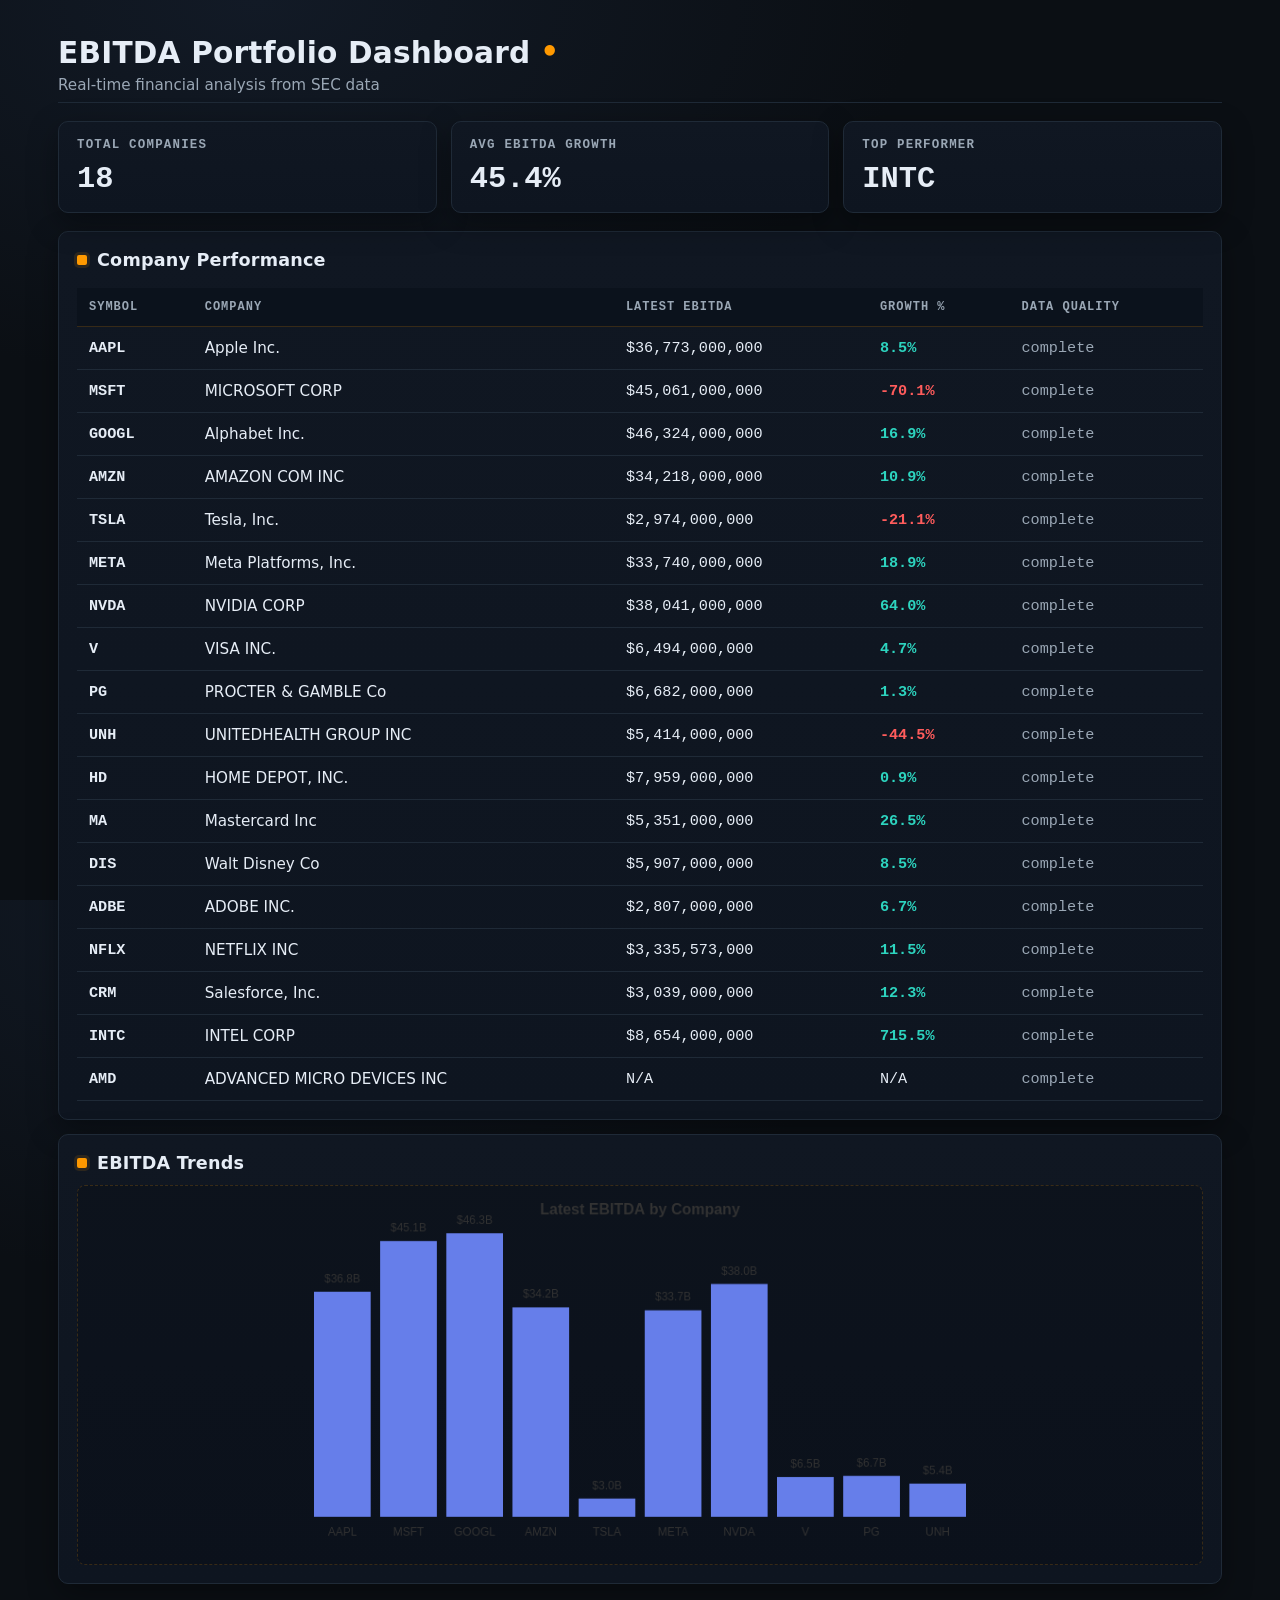
==== website/index.html @ 42b69a4c "Add files via upload" ====
<!DOCTYPE html>
<html lang="en">
<head>
    <meta charset="UTF-8">
    <meta name="viewport" content="width=device-width, initial-scale=1.0">
    <title>EBITDA Portfolio Dashboard</title>
    <link rel="stylesheet" href="styles.css">
</head>
<body>
    <div class="container">
        <header>
            <h1>EBITDA Portfolio Dashboard</h1>
            <p>Real-time financial analysis from SEC data</p>
        </header>

        <div class="summary-cards">
            <div class="card">
                <h3>Total Companies</h3>
                <span id="total-companies">-</span>
            </div>
            <div class="card">
                <h3>Avg EBITDA Growth</h3>
                <span id="avg-growth">-</span>
            </div>
            <div class="card">
                <h3>Top Performer</h3>
                <span id="top-performer">-</span>
            </div>
        </div>

        <div class="data-section">
            <h2>Company Performance</h2>
            <div class="table-container">
                <table id="portfolio-table">
                    <thead>
                        <tr>
                            <th>Symbol</th>
                            <th>Company</th>
                            <th>Latest EBITDA</th>
                            <th>Growth %</th>
                            <th>Data Quality</th>
                        </tr>
                    </thead>
                    <tbody id="portfolio-tbody">
                        <!-- Data will be populated by JavaScript -->
                    </tbody>
                </table>
            </div>
        </div>

        <div class="chart-section">
            <h2>EBITDA Trends</h2>
            <div id="chart-container">
                <canvas id="ebitda-chart"></canvas>
            </div>
        </div>
    </div>

    <script src="script.js"></script>
</body>
</html>
---- website/styles.css ----
/* Bloomberg-inspired: dark UI, high contrast, subtle borders, orange accent */

:root{
  --bg: #0b0f14;          /* near-black */
  --panel: #101722;       /* dark panel */
  --panel-2: #0e1520;     /* slightly different dark */
  --text: #e6edf6;        /* off-white */
  --muted: #9aa7b5;       /* muted text */
  --border: #1f2a37;      /* subtle borders */
  --accent: #ff9900;      /* Bloomberg-ish orange */
  --pos: #2dd4bf;         /* teal-ish positive */
  --neg: #ff5c5c;         /* red-ish negative */
  --shadow: 0 10px 30px rgba(0,0,0,0.35);
  --radius: 10px;
  --mono: ui-monospace, SFMono-Regular, Menlo, Monaco, Consolas, "Liberation Mono", "Courier New", monospace;
  --sans: system-ui, -apple-system, Segoe UI, Roboto, Helvetica, Arial, "Apple Color Emoji","Segoe UI Emoji";
}

* { margin: 0; padding: 0; box-sizing: border-box; }

html, body { height: 100%; }

body {
  font-family: var(--sans);
  background: radial-gradient(1200px 700px at 20% 0%, #121a26 0%, var(--bg) 55%);
  color: var(--text);
  -webkit-font-smoothing: antialiased;
  -moz-osx-font-smoothing: grayscale;
}

.container {
  max-width: 1200px;
  margin: 0 auto;
  padding: 22px 18px 28px;
}

header {
  text-align: left;
  margin-bottom: 18px;
  padding: 14px 0 8px;
  border-bottom: 1px solid var(--border);
}

header h1 {
  font-size: 1.85rem;
  letter-spacing: 0.2px;
  font-weight: 700;
  display: inline-flex;
  align-items: baseline;
  gap: 10px;
}

header h1::after{
  content: "•";
  color: var(--accent);
  font-weight: 900;
  transform: translateY(-1px);
}

header p {
  margin-top: 6px;
  color: var(--muted);
  font-size: 0.95rem;
}

/* Summary cards */
.summary-cards {
  display: grid;
  grid-template-columns: repeat(auto-fit, minmax(240px, 1fr));
  gap: 14px;
  margin: 18px 0 18px;
}

.card {
  background: linear-gradient(180deg, var(--panel) 0%, var(--panel-2) 100%);
  border: 1px solid var(--border);
  border-radius: var(--radius);
  box-shadow: var(--shadow);
  padding: 16px 18px;
  text-align: left;
  transition: transform 0.15s ease, border-color 0.15s ease;
}

.card:hover {
  transform: translateY(-2px);
  border-color: rgba(255, 153, 0, 0.35);
}

.card h3 {
  color: var(--muted);
  font-size: 0.78rem;
  text-transform: uppercase;
  letter-spacing: 1.2px;
  margin-bottom: 10px;
  font-family: var(--mono);
}

.card span {
  display: block;
  font-family: var(--mono);
  font-size: 1.9rem;
  font-weight: 700;
  color: var(--text);
}

/* Sections */
.data-section,
.chart-section {
  background: linear-gradient(180deg, var(--panel) 0%, var(--panel-2) 100%);
  border: 1px solid var(--border);
  border-radius: var(--radius);
  box-shadow: var(--shadow);
  padding: 18px;
  margin-bottom: 14px;
}

.data-section h2,
.chart-section h2 {
  color: var(--text);
  font-size: 1.1rem;
  font-weight: 700;
  letter-spacing: 0.2px;
  margin-bottom: 12px;
  display: inline-flex;
  align-items: center;
  gap: 10px;
}

.data-section h2::before,
.chart-section h2::before{
  content: "";
  width: 10px;
  height: 10px;
  border-radius: 2px;
  background: var(--accent);
  box-shadow: 0 0 0 3px rgba(255,153,0,0.12);
}

/* Table */
.table-container { overflow-x: auto; }

table {
  width: 100%;
  border-collapse: separate;
  border-spacing: 0;
  margin-top: 6px;
  font-size: 0.95rem;
}

th, td {
  padding: 12px 12px;
  text-align: left;
  border-bottom: 1px solid var(--border);
  white-space: nowrap;
}

th {
  position: sticky;
  top: 0;
  background: rgba(12, 18, 28, 0.9);
  backdrop-filter: blur(6px);
  color: var(--muted);
  text-transform: uppercase;
  font-size: 0.75rem;
  letter-spacing: 1px;
  font-family: var(--mono);
  border-bottom: 1px solid rgba(255,153,0,0.18);
}

tbody tr:hover {
  background: rgba(255, 153, 0, 0.06);
}

td {
  color: var(--text);
}

td:nth-child(1) { /* Symbol */
  font-family: var(--mono);
  font-weight: 700;
}

td:nth-child(3), td:nth-child(4) { /* EBITDA & Growth */
  font-family: var(--mono);
}

/* Data Quality chip-ish look (assumes you output text like "complete") */
td:nth-child(5) {
  font-family: var(--mono);
  color: var(--muted);
}

/* Positive/Negative styling (your JS already uses these classes) */
.positive {
  color: var(--pos);
  font-weight: 700;
}

.negative {
  color: var(--neg);
  font-weight: 700;
}

/* Chart container */
#chart-container {
  height: 380px;
  display: flex;
  align-items: center;
  justify-content: center;
  border: 1px dashed rgba(255,153,0,0.18);
  border-radius: calc(var(--radius) - 2px);
  background: rgba(0,0,0,0.15);
}

#ebitda-chart {
  max-width: 100%;
  max-height: 100%;
}

/* Mobile tweaks */
@media (max-width: 768px) {
  .container { padding: 16px 14px 22px; }

  header h1 { font-size: 1.55rem; }

  .summary-cards { grid-template-columns: 1fr; }

  th, td { padding: 10px 10px; font-size: 0.9rem; }
}
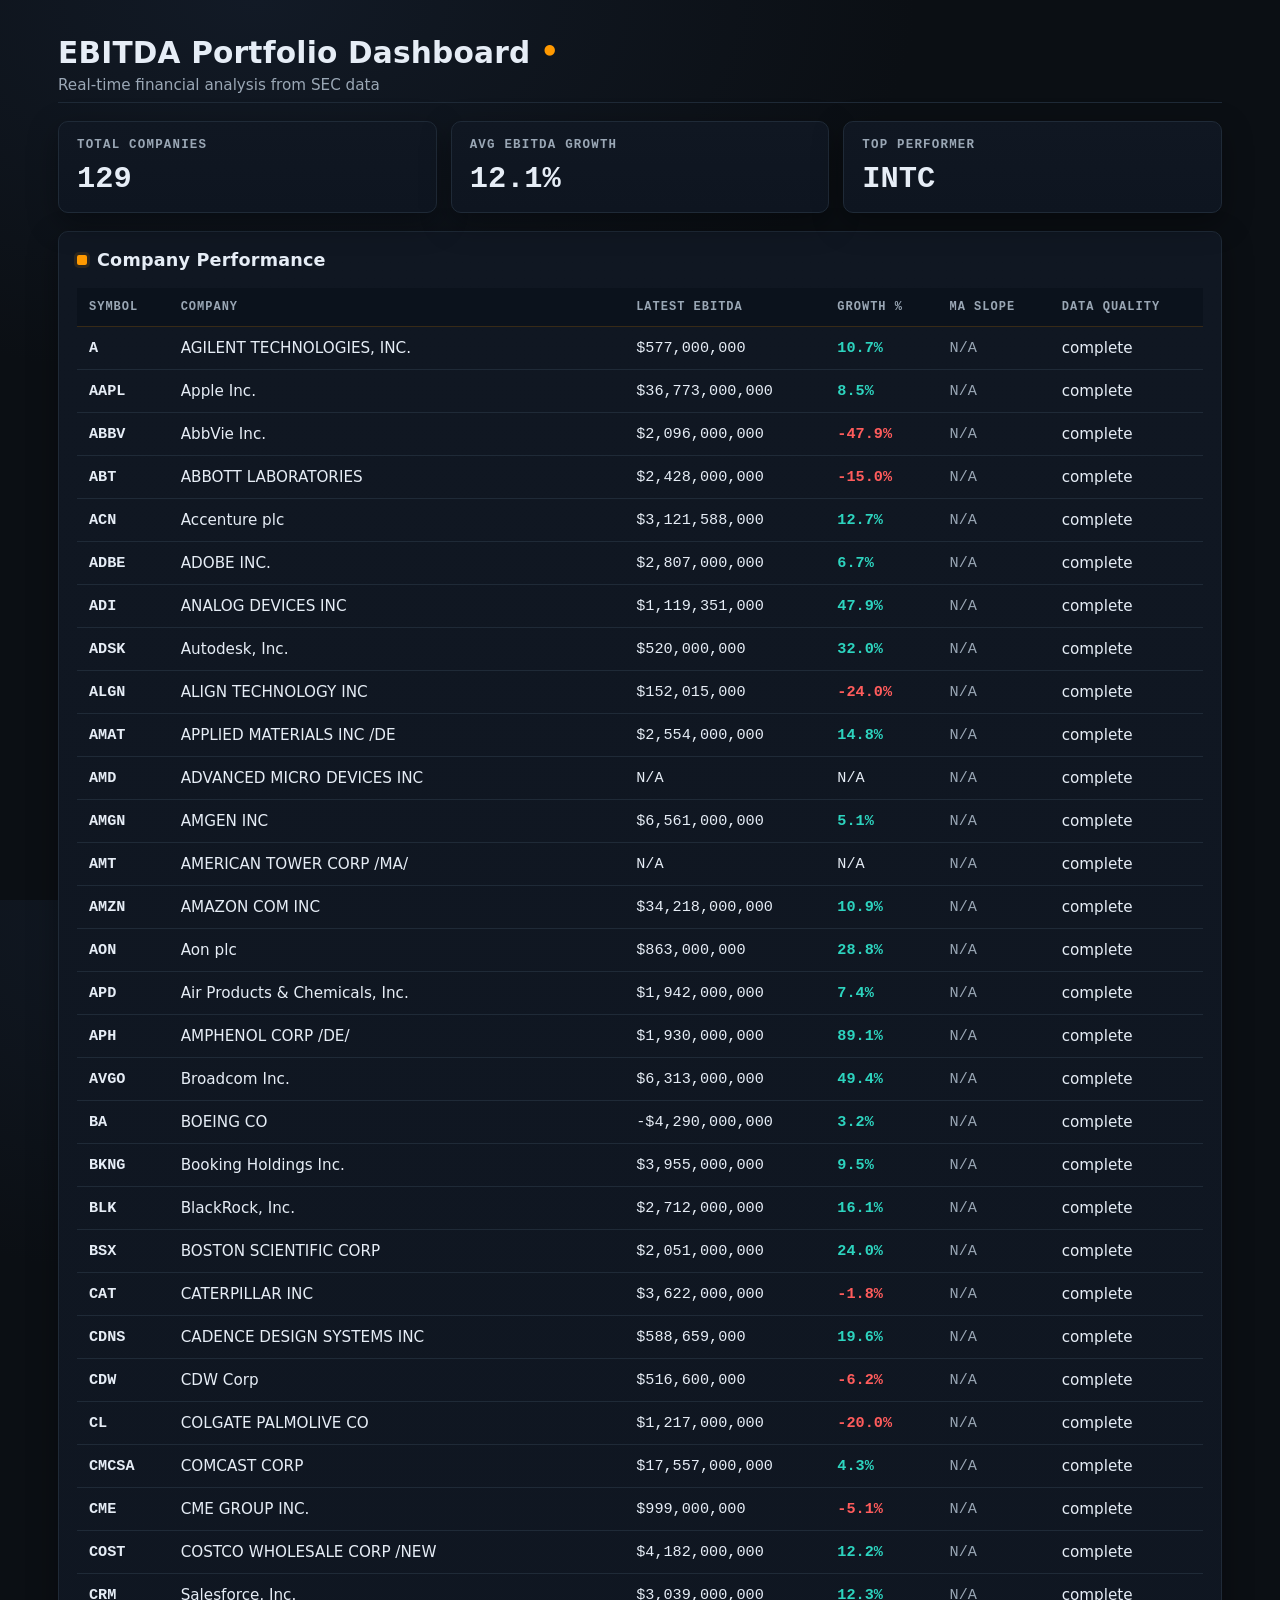
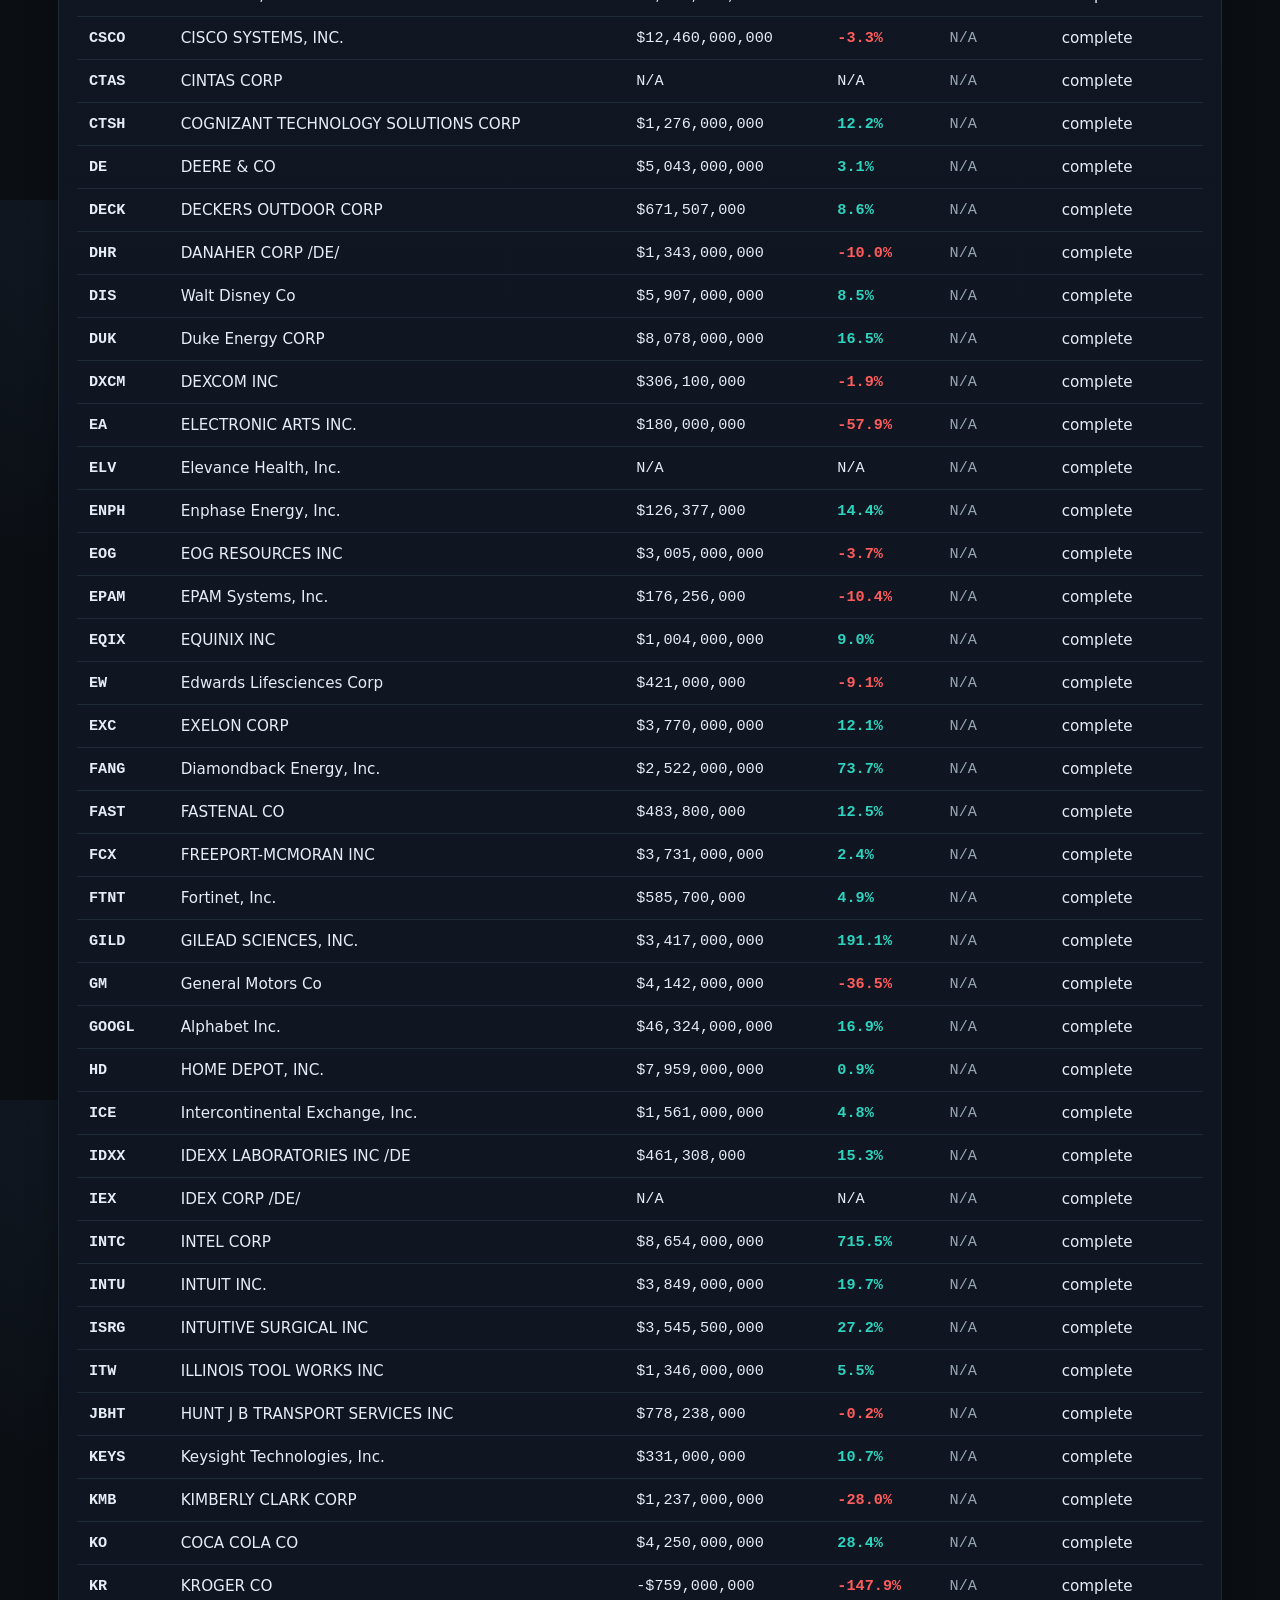
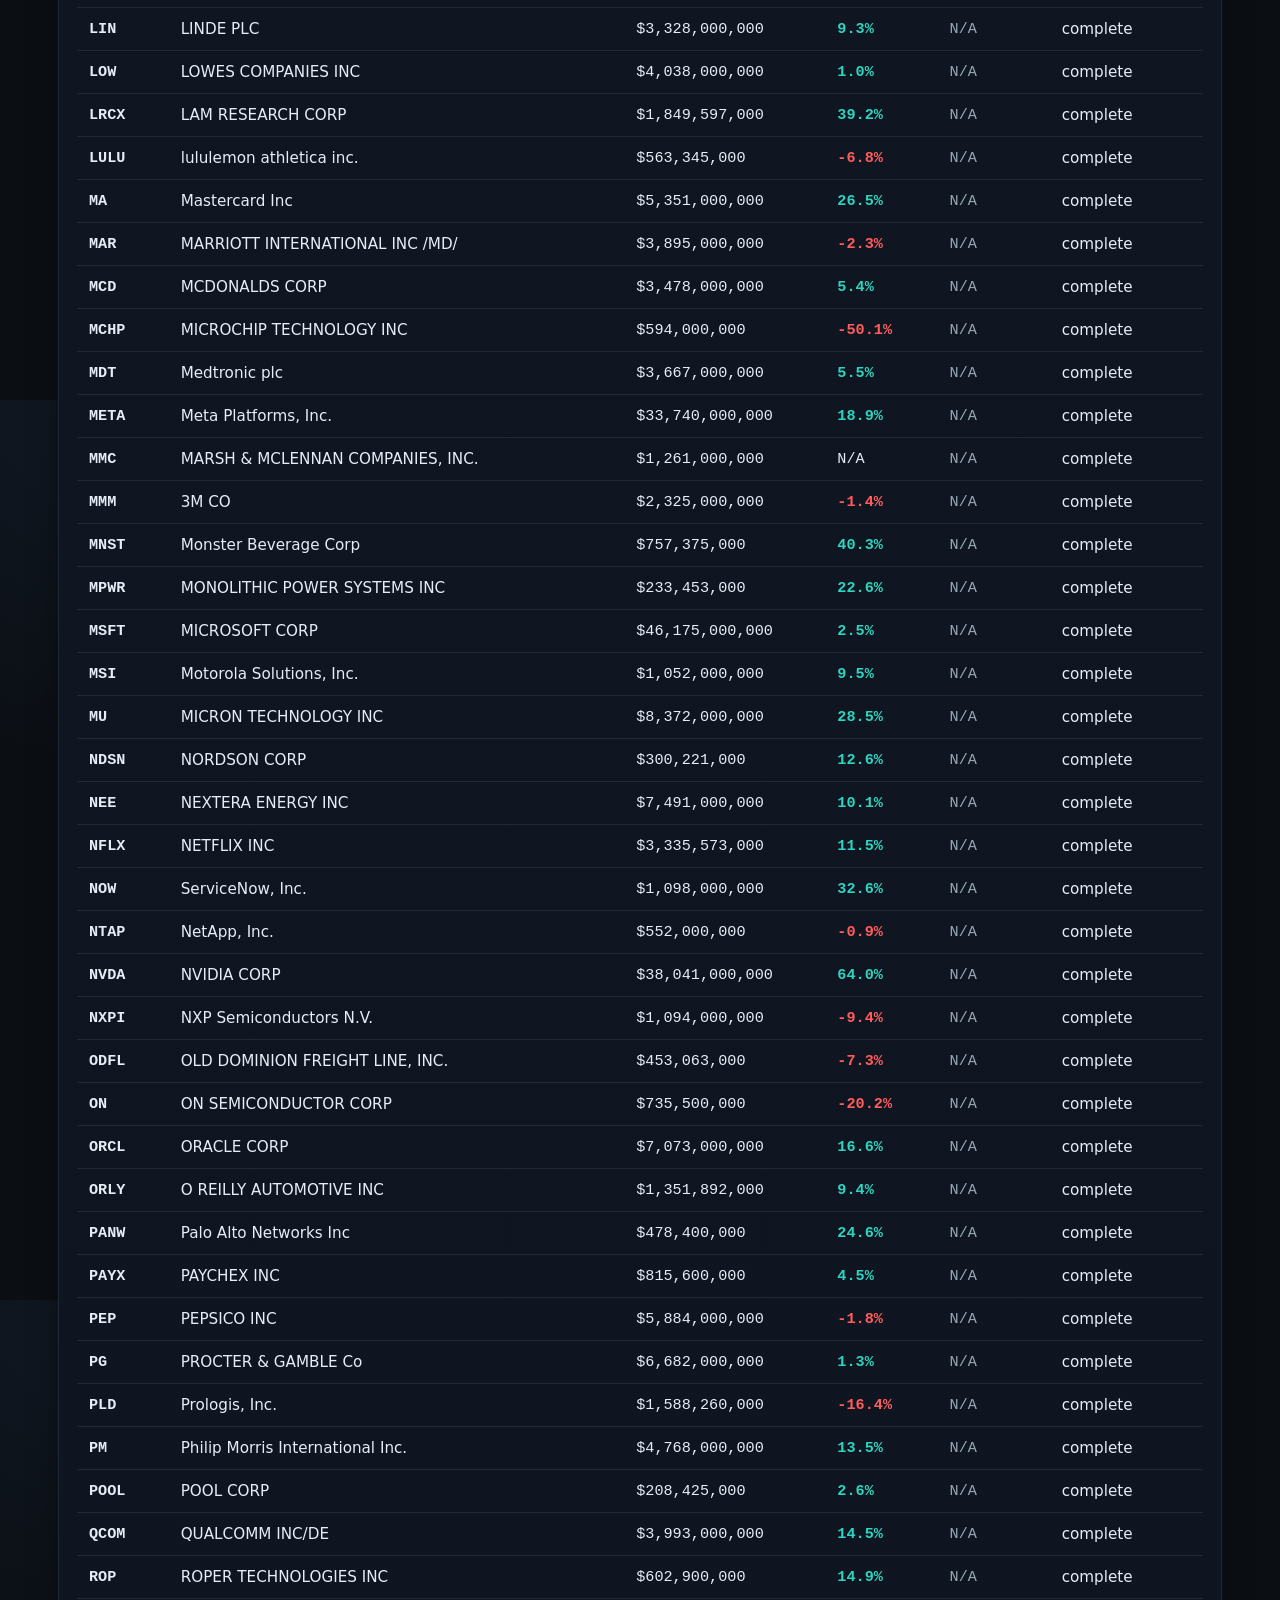
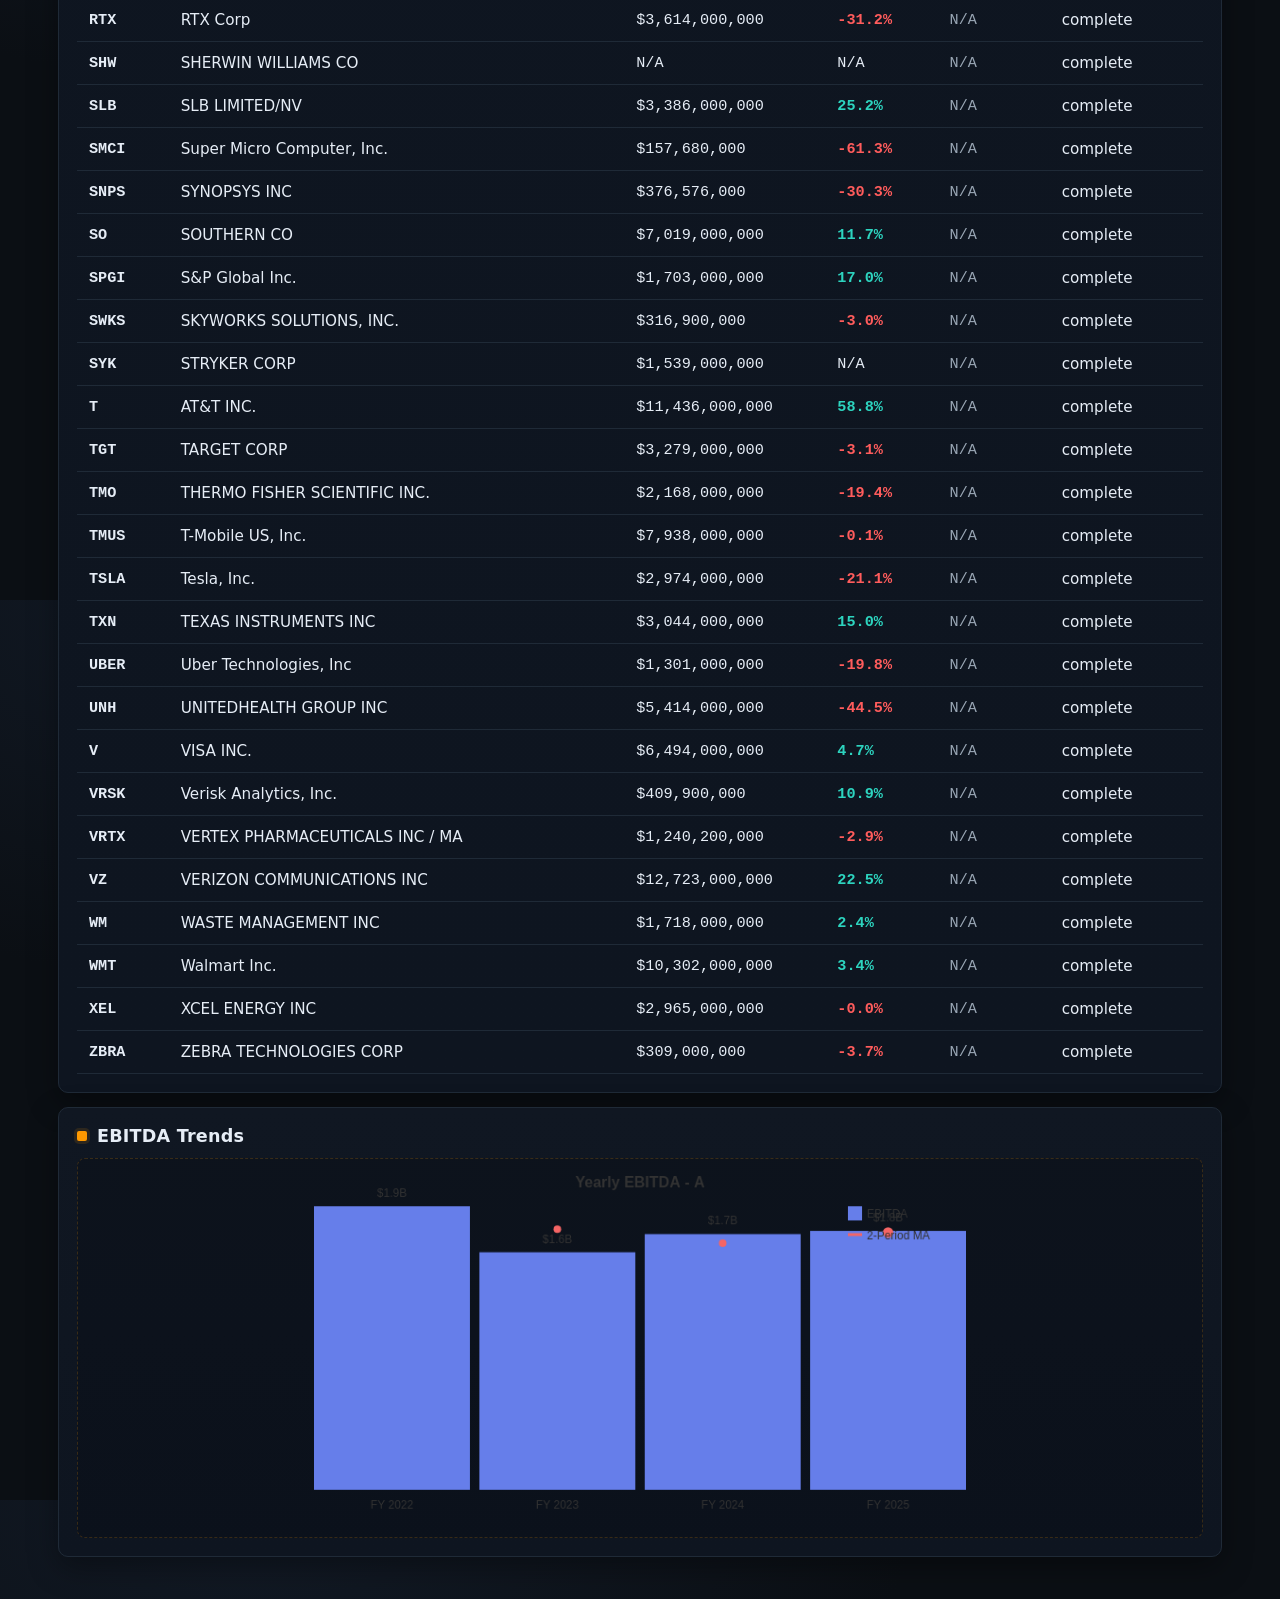
==== commit 6589b8cd: "first attempt at 2-period y/y moving average plus slope before building on this" ====
--- a/website/index.html
+++ b/website/index.html
@@ -38,6 +38,7 @@
                             <th>Company</th>
                             <th>Latest EBITDA</th>
                             <th>Growth %</th>
+                            <th>MA Slope</th>
                             <th>Data Quality</th>
                         </tr>
                     </thead>
